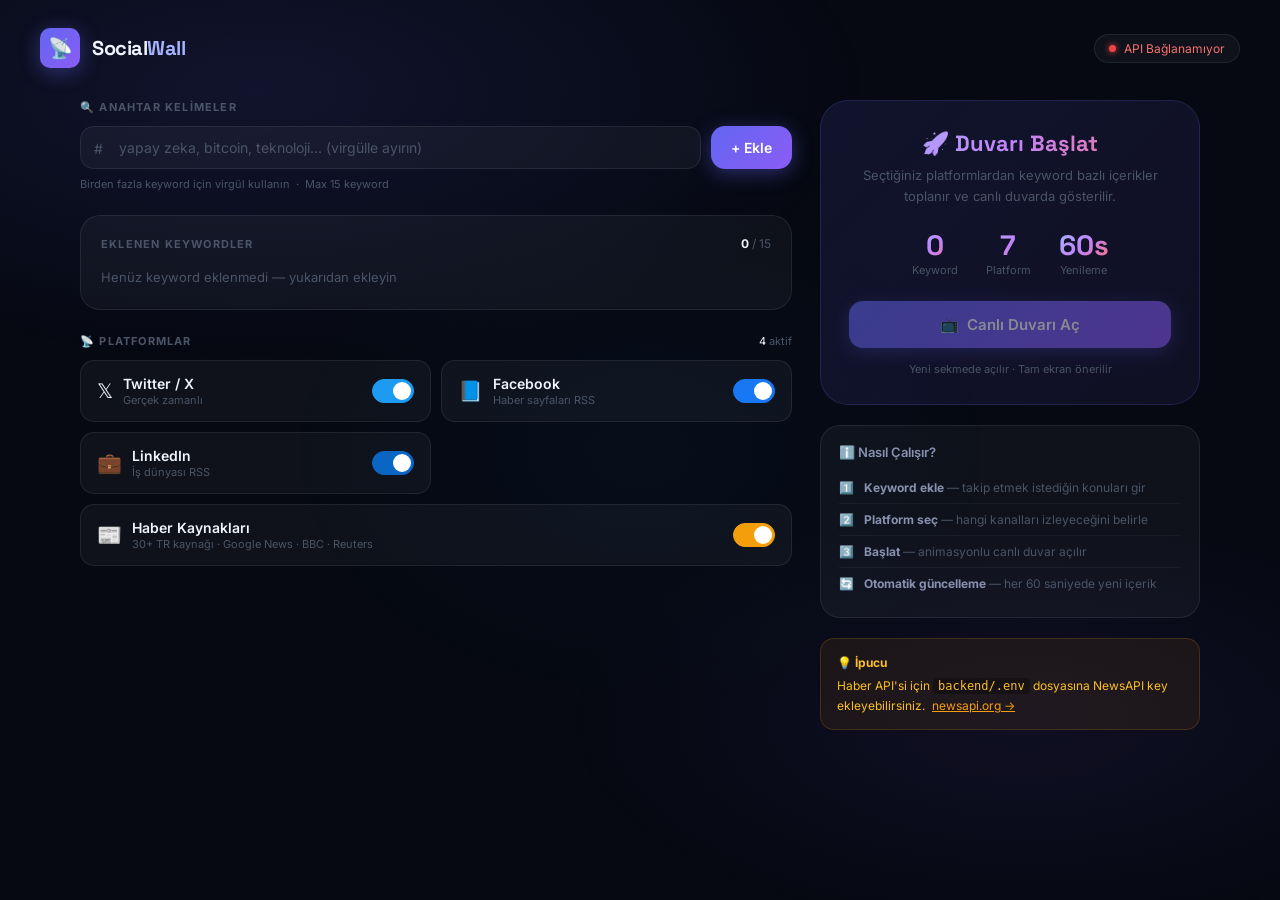
==== frontend/index.html @ e2fc2a9d "feat: Social Wall v2 — Twitter + Facebook + LinkedIn + 30+ TR Haber Kaynağı" ====
<!DOCTYPE html>
<html lang="tr">
<head>
  <meta charset="UTF-8" />
  <meta name="viewport" content="width=device-width, initial-scale=1.0" />
  <title>Social Wall — Kontrol Paneli</title>
  <meta name="description" content="Sosyal medya canlı duvarı — keyword bazlı tweet wall kurulum paneli" />
  <link rel="stylesheet" href="css/main.css" />
  <style>
    /* ── Page Layout ── */
    .page {
      position: relative;
      z-index: 1;
      min-height: 100vh;
      display: flex;
      flex-direction: column;
    }

    /* ── Header ── */
    .header {
      padding: 28px 40px 0;
      display: flex;
      align-items: center;
      justify-content: space-between;
    }

    .logo {
      display: flex;
      align-items: center;
      gap: 12px;
    }

    .logo-icon {
      width: 40px; height: 40px;
      background: linear-gradient(135deg, #6366f1, #8b5cf6);
      border-radius: 10px;
      display: flex; align-items: center; justify-content: center;
      font-size: 20px;
      box-shadow: 0 4px 20px rgba(99,102,241,0.4);
    }

    .logo-text {
      font-family: var(--font-head);
      font-size: 20px;
      font-weight: 700;
      letter-spacing: -0.5px;
    }

    .logo-text span { color: #a5b4fc; }

    .header-status {
      display: flex;
      align-items: center;
      gap: 8px;
      padding: 6px 14px;
      background: rgba(255,255,255,0.04);
      border: 1px solid rgba(255,255,255,0.08);
      border-radius: 100px;
      font-size: 12px;
    }

    .status-dot {
      width: 7px; height: 7px;
      border-radius: 50%;
      background: #4a5568;
      transition: background 0.3s;
    }

    .status-dot.online  { background: #22c55e; box-shadow: 0 0 6px #22c55e; }
    .status-dot.offline { background: #ef4444; box-shadow: 0 0 6px #ef4444; }

    /* ── Main Content ── */
    .main {
      flex: 1;
      display: grid;
      grid-template-columns: 1fr 380px;
      gap: 28px;
      padding: 32px 40px 40px;
      max-width: 1200px;
      width: 100%;
      margin: 0 auto;
    }

    @media (max-width: 900px) {
      .main { grid-template-columns: 1fr; padding: 20px; }
      .header { padding: 20px; }
    }

    /* ── Section Title ── */
    .section-label {
      font-size: 11px;
      font-weight: 700;
      letter-spacing: 1.2px;
      text-transform: uppercase;
      color: var(--text-muted);
      margin-bottom: 12px;
    }

    /* ── Keyword Panel ── */
    .keyword-panel { display: flex; flex-direction: column; gap: 24px; }

    .keyword-input-row {
      display: flex;
      gap: 10px;
    }

    .keyword-input-wrap {
      flex: 1;
      position: relative;
    }

    .keyword-input-wrap .input-icon {
      position: absolute;
      left: 14px; top: 50%;
      transform: translateY(-50%);
      font-size: 14px;
      color: var(--text-muted);
      pointer-events: none;
    }

    #keyword-input {
      padding-left: 38px;
    }

    .tag-section {
      padding: 20px;
      background: var(--glass-bg);
      border: 1px solid var(--glass-border);
      border-radius: var(--radius-lg);
      min-height: 80px;
    }

    .tag-section-header {
      display: flex;
      align-items: center;
      justify-content: space-between;
      margin-bottom: 14px;
    }

    #tag-container {
      display: flex;
      flex-wrap: wrap;
      gap: 8px;
    }

    /* ── Platforms ── */
    .platforms-grid {
      display: grid;
      grid-template-columns: 1fr 1fr;
      gap: 10px;
    }

    .platform-item.reddit .toggle input:checked + .toggle-slider  { background: #ff4500; border-color: #ff4500; }
    .platform-item.tiktok .toggle input:checked + .toggle-slider  { background: #69c9d0; border-color: #69c9d0; }

    .platform-item {
      display: flex;
      align-items: center;
      justify-content: space-between;
      padding: 14px 16px;
      background: var(--glass-bg);
      border: 1px solid var(--glass-border);
      border-radius: var(--radius-md);
      transition: border-color 0.2s, background 0.2s;
      cursor: pointer;
    }

    .platform-item:hover {
      background: rgba(255,255,255,0.06);
      border-color: rgba(255,255,255,0.12);
    }

    .platform-info {
      display: flex;
      align-items: center;
      gap: 10px;
    }

    .platform-emoji { font-size: 20px; }

    .platform-name {
      font-size: 14px;
      font-weight: 600;
      color: var(--text-primary);
    }

    .platform-desc {
      font-size: 11px;
      color: var(--text-muted);
      margin-top: 1px;
    }

    /* ── Side Panel ── */
    .side-panel { display: flex; flex-direction: column; gap: 20px; }

    .launch-card {
      padding: 28px;
      background: linear-gradient(135deg, rgba(99,102,241,0.12), rgba(139,92,246,0.08));
      border: 1px solid rgba(99,102,241,0.2);
      border-radius: var(--radius-xl);
      text-align: center;
    }

    .launch-title {
      font-family: var(--font-head);
      font-size: 22px;
      font-weight: 700;
      margin-bottom: 8px;
    }

    .launch-desc {
      font-size: 13px;
      color: var(--text-muted);
      margin-bottom: 24px;
      line-height: 1.6;
    }

    #launch-wall-btn {
      width: 100%;
      padding: 14px;
      font-size: 15px;
      justify-content: center;
      border-radius: var(--radius-md);
    }

    .launch-meta {
      margin-top: 14px;
      font-size: 11px;
      color: var(--text-muted);
    }

    .stats-row {
      display: flex;
      justify-content: center;
      gap: 28px;
      margin-bottom: 24px;
    }

    .stat-item { text-align: center; }
    .stat-value {
      font-family: var(--font-head);
      font-size: 28px;
      font-weight: 700;
      line-height: 1;
    }
    .stat-label {
      font-size: 11px;
      color: var(--text-muted);
      margin-top: 4px;
    }

    /* ── Info Card ── */
    .info-card {
      padding: 18px;
      background: var(--glass-bg);
      border: 1px solid var(--glass-border);
      border-radius: var(--radius-lg);
    }

    .info-card h4 {
      font-size: 13px;
      font-weight: 600;
      margin-bottom: 12px;
      color: var(--text-secondary);
    }

    .info-item {
      display: flex;
      align-items: center;
      gap: 10px;
      padding: 8px 0;
      border-bottom: 1px solid rgba(255,255,255,0.04);
      font-size: 12px;
      color: var(--text-muted);
    }

    .info-item:last-child { border-bottom: none; }
    .info-item strong { color: var(--text-secondary); }

    /* ── Tip Box ── */
    .tip-box {
      padding: 14px 16px;
      background: rgba(245,158,11,0.07);
      border: 1px solid rgba(245,158,11,0.18);
      border-radius: var(--radius-md);
      font-size: 12px;
      color: #fbbf24;
      line-height: 1.6;
    }

    .tip-box strong { display: block; margin-bottom: 4px; }

    /* ── Shake animation ── */
    @keyframes shake {
      0%,100%{ transform: translateX(0); }
      20%    { transform: translateX(-6px); }
      40%    { transform: translateX(6px); }
      60%    { transform: translateX(-4px); }
      80%    { transform: translateX(4px); }
    }
  </style>
</head>
<body>
<div class="page">

  <!-- Header -->
  <header class="header">
    <div class="logo">
      <div class="logo-icon">📡</div>
      <div class="logo-text">Social<span>Wall</span></div>
    </div>
    <div class="header-status">
      <div class="status-dot" id="api-status-dot"></div>
      <span id="api-status-text" style="color:var(--text-muted)">Bağlantı kontrol ediliyor…</span>
    </div>
  </header>

  <!-- Main Grid -->
  <main class="main">

    <!-- Left: Keywords + Platforms -->
    <div class="keyword-panel">

      <!-- Keyword Input -->
      <div class="animate-in">
        <p class="section-label">🔍 Anahtar Kelimeler</p>
        <div class="keyword-input-row">
          <div class="keyword-input-wrap">
            <span class="input-icon">#</span>
            <input
              id="keyword-input"
              class="input"
              type="text"
              placeholder="yapay zeka, bitcoin, teknoloji… (virgülle ayırın)"
              autocomplete="off"
              spellcheck="false"
            />
          </div>
          <button id="add-keyword-btn" class="btn btn-primary">+ Ekle</button>
        </div>
        <p style="font-size:11px;color:var(--text-muted);margin-top:8px;">
          Birden fazla keyword için virgül kullanın &nbsp;·&nbsp; Max 15 keyword
        </p>
      </div>

      <!-- Tag Container -->
      <div class="tag-section animate-in">
        <div class="tag-section-header">
          <p class="section-label" style="margin:0;">Eklenen Keywordler</p>
          <span style="font-size:12px;color:var(--text-muted);">
            <strong id="keyword-count" style="color:var(--text-primary);">0</strong> / 15
          </span>
        </div>
        <div id="tag-container"></div>
      </div>

      <!-- Platform Toggles -->
      <div class="animate-in">
        <div style="display:flex;align-items:center;justify-content:space-between;margin-bottom:12px;">
          <p class="section-label" style="margin:0;">📡 Platformlar</p>
          <span style="font-size:11px;color:var(--text-muted);">
            <span id="active-platform-count" style="color:var(--text-primary);">4</span> aktif
          </span>
        </div>
        <div class="platforms-grid">

          <label class="platform-item">
            <div class="platform-info">
              <span class="platform-emoji">𝕏</span>
              <div>
                <div class="platform-name">Twitter / X</div>
                <div class="platform-desc">Gerçek zamanlı</div>
              </div>
            </div>
            <label class="toggle platform-toggle twitter">
              <input class="platform-toggle-input" type="checkbox" data-platform="twitter" checked />
              <span class="toggle-slider"></span>
            </label>
          </label>

          <label class="platform-item">
            <div class="platform-info">
              <span class="platform-emoji">📘</span>
              <div>
                <div class="platform-name">Facebook</div>
                <div class="platform-desc">Haber sayfaları RSS</div>
              </div>
            </div>
            <label class="toggle platform-toggle facebook">
              <input class="platform-toggle-input" type="checkbox" data-platform="facebook" checked />
              <span class="toggle-slider"></span>
            </label>
          </label>

          <label class="platform-item">
            <div class="platform-info">
              <span class="platform-emoji">💼</span>
              <div>
                <div class="platform-name">LinkedIn</div>
                <div class="platform-desc">İş dünyası RSS</div>
              </div>
            </div>
            <label class="toggle platform-toggle linkedin">
              <input class="platform-toggle-input" type="checkbox" data-platform="linkedin" checked />
              <span class="toggle-slider"></span>
            </label>
          </label>

          <label class="platform-item" style="grid-column:span 2;">
            <div class="platform-info">
              <span class="platform-emoji">📰</span>
              <div>
                <div class="platform-name">Haber Kaynakları</div>
                <div class="platform-desc">30+ TR kaynağı · Google News · BBC · Reuters</div>
              </div>
            </div>
            <label class="toggle platform-toggle news">
              <input class="platform-toggle-input" type="checkbox" data-platform="news" checked />
              <span class="toggle-slider"></span>
            </label>
          </label>

        </div>
      </div>

    </div><!-- /left -->

    <!-- Right: Launch Panel -->
    <div class="side-panel">

      <div class="launch-card animate-in">
        <div class="launch-title text-gradient">🚀 Duvarı Başlat</div>
        <p class="launch-desc">
          Seçtiğiniz platformlardan keyword bazlı içerikler toplanır
          ve canlı duvarda gösterilir.
        </p>

        <div class="stats-row">
          <div class="stat-item">
            <div class="stat-value text-gradient" id="keyword-count-big">0</div>
            <div class="stat-label">Keyword</div>
          </div>
          <div class="stat-item">
            <div class="stat-value text-gradient" id="active-platform-count-big">7</div>
            <div class="stat-label">Platform</div>
          </div>
          <div class="stat-item">
            <div class="stat-value text-gradient">60s</div>
            <div class="stat-label">Yenileme</div>
          </div>
        </div>

        <button id="launch-wall-btn" class="btn btn-primary" disabled>
          <span>📺</span> Canlı Duvarı Aç
        </button>
        <p class="launch-meta">Yeni sekmede açılır · Tam ekran önerilir</p>
      </div>

      <div class="info-card animate-in">
        <h4>ℹ️ Nasıl Çalışır?</h4>
        <div class="info-item">
          <span>1️⃣</span>
          <span><strong>Keyword ekle</strong> — takip etmek istediğin konuları gir</span>
        </div>
        <div class="info-item">
          <span>2️⃣</span>
          <span><strong>Platform seç</strong> — hangi kanalları izleyeceğini belirle</span>
        </div>
        <div class="info-item">
          <span>3️⃣</span>
          <span><strong>Başlat</strong> — animasyonlu canlı duvar açılır</span>
        </div>
        <div class="info-item">
          <span>🔄</span>
          <span><strong>Otomatik güncelleme</strong> — her 60 saniyede yeni içerik</span>
        </div>
      </div>

      <div class="tip-box animate-in">
        <strong>💡 İpucu</strong>
        Haber API'si için <code style="background:rgba(0,0,0,0.3);padding:1px 5px;border-radius:4px;">backend/.env</code>
        dosyasına NewsAPI key ekleyebilirsiniz.
        <a href="https://newsapi.org" target="_blank" style="color:#f59e0b;margin-left:4px;">newsapi.org →</a>
      </div>

    </div><!-- /right -->

  </main>
</div>

<script src="js/app.js"></script>
<script>
  // Sync secondary stat counters
  const kwBig = document.getElementById('keyword-count-big');
  const plBig = document.getElementById('active-platform-count-big');
  const kwObs = new MutationObserver(() => { kwBig.textContent = document.getElementById('keyword-count').textContent; });
  const plObs = new MutationObserver(() => { plBig.textContent = document.getElementById('active-platform-count').textContent; });
  kwObs.observe(document.getElementById('keyword-count'), { childList:true, characterData:true, subtree:true });
  plObs.observe(document.getElementById('active-platform-count'), { childList:true, characterData:true, subtree:true });
</script>
</body>
</html>
---- frontend/css/main.css ----
/* =============================================
   Social Wall — Global Design System
   Dark Glassmorphism Theme
   ============================================= */

@import url('https://fonts.googleapis.com/css2?family=Inter:wght@300;400;500;600;700;800;900&family=Space+Grotesk:wght@400;500;600;700&display=swap');

/* === CSS Variables === */
:root {
  /* Base Colors */
  --bg-deep:       #060912;
  --bg-dark:       #0d1117;
  --bg-surface:    #161b27;
  --bg-card:       rgba(22, 27, 39, 0.7);

  /* Glass */
  --glass-bg:      rgba(255, 255, 255, 0.04);
  --glass-border:  rgba(255, 255, 255, 0.08);
  --glass-hover:   rgba(255, 255, 255, 0.08);

  /* Platform Colors */
  --twitter:       #1d9bf0;
  --twitter-glow:  rgba(29, 155, 240, 0.3);
  --instagram:     #c13584;
  --instagram-2:   #e1306c;
  --instagram-glow:rgba(193, 53, 132, 0.3);
  --facebook:      #1877f2;
  --facebook-glow: rgba(24, 119, 242, 0.3);
  --linkedin:      #0a66c2;
  --linkedin-glow: rgba(10, 102, 194, 0.3);
  --news:          #f59e0b;
  --news-glow:     rgba(245, 158, 11, 0.3);

  /* Accent */
  --accent:        #6366f1;
  --accent-2:      #8b5cf6;
  --accent-glow:   rgba(99, 102, 241, 0.4);

  /* Text */
  --text-primary:  #f0f4ff;
  --text-secondary:#8892b0;
  --text-muted:    #4a5568;

  /* Typography */
  --font-main:  'Inter', sans-serif;
  --font-head:  'Space Grotesk', sans-serif;

  /* Spacing */
  --radius-sm:  8px;
  --radius-md:  14px;
  --radius-lg:  20px;
  --radius-xl:  28px;

  /* Transitions */
  --transition: cubic-bezier(0.4, 0, 0.2, 1);
}

/* === Reset === */
*, *::before, *::after {
  box-sizing: border-box;
  margin: 0;
  padding: 0;
}

html {
  scroll-behavior: smooth;
  -webkit-font-smoothing: antialiased;
}

body {
  font-family: var(--font-main);
  background: var(--bg-deep);
  color: var(--text-primary);
  min-height: 100vh;
  overflow-x: hidden;
}

/* === Animated Background === */
body::before {
  content: '';
  position: fixed;
  inset: 0;
  background:
    radial-gradient(ellipse 80% 50% at 20% 10%, rgba(99,102,241,0.12) 0%, transparent 60%),
    radial-gradient(ellipse 60% 40% at 80% 80%, rgba(139,92,246,0.08) 0%, transparent 60%),
    radial-gradient(ellipse 40% 40% at 50% 50%, rgba(29,155,240,0.04) 0%, transparent 70%);
  pointer-events: none;
  z-index: 0;
}

/* === Scrollbar === */
::-webkit-scrollbar { width: 6px; }
::-webkit-scrollbar-track { background: var(--bg-dark); }
::-webkit-scrollbar-thumb { background: rgba(99,102,241,0.4); border-radius: 3px; }
::-webkit-scrollbar-thumb:hover { background: var(--accent); }

/* === Glassmorphism Card === */
.glass-card {
  background: var(--glass-bg);
  border: 1px solid var(--glass-border);
  backdrop-filter: blur(20px);
  -webkit-backdrop-filter: blur(20px);
  border-radius: var(--radius-lg);
}

/* === Button === */
.btn {
  display: inline-flex;
  align-items: center;
  gap: 8px;
  padding: 10px 20px;
  border-radius: var(--radius-md);
  font-family: var(--font-main);
  font-size: 14px;
  font-weight: 600;
  cursor: pointer;
  transition: all 0.2s var(--transition);
  border: none;
  outline: none;
  text-decoration: none;
}

.btn-primary {
  background: linear-gradient(135deg, var(--accent), var(--accent-2));
  color: #fff;
  box-shadow: 0 4px 20px var(--accent-glow);
}

.btn-primary:hover {
  transform: translateY(-2px);
  box-shadow: 0 8px 30px var(--accent-glow);
}

.btn-primary:active { transform: translateY(0); }

.btn-ghost {
  background: var(--glass-bg);
  color: var(--text-secondary);
  border: 1px solid var(--glass-border);
}

.btn-ghost:hover {
  background: var(--glass-hover);
  color: var(--text-primary);
  border-color: rgba(255,255,255,0.15);
}

.btn-danger {
  background: rgba(239, 68, 68, 0.15);
  color: #f87171;
  border: 1px solid rgba(239, 68, 68, 0.3);
}

.btn-danger:hover {
  background: rgba(239, 68, 68, 0.25);
  transform: translateY(-1px);
}

/* === Badge === */
.badge {
  display: inline-flex;
  align-items: center;
  gap: 4px;
  padding: 3px 10px;
  border-radius: 100px;
  font-size: 11px;
  font-weight: 600;
  letter-spacing: 0.5px;
}

/* === Tag === */
.tag {
  display: inline-flex;
  align-items: center;
  gap: 6px;
  padding: 6px 14px;
  background: rgba(99,102,241,0.12);
  border: 1px solid rgba(99,102,241,0.25);
  border-radius: 100px;
  font-size: 13px;
  font-weight: 500;
  color: #a5b4fc;
  transition: all 0.2s var(--transition);
}

.tag:hover {
  background: rgba(99,102,241,0.2);
  border-color: rgba(99,102,241,0.4);
}

.tag .tag-remove {
  display: inline-flex;
  align-items: center;
  justify-content: center;
  width: 16px;
  height: 16px;
  background: rgba(99,102,241,0.3);
  border-radius: 50%;
  cursor: pointer;
  font-size: 10px;
  transition: all 0.15s;
  border: none;
  color: #a5b4fc;
}

.tag .tag-remove:hover {
  background: rgba(239, 68, 68, 0.5);
  color: #fff;
}

/* === Input === */
.input {
  width: 100%;
  padding: 12px 16px;
  background: rgba(255,255,255,0.04);
  border: 1px solid var(--glass-border);
  border-radius: var(--radius-md);
  color: var(--text-primary);
  font-family: var(--font-main);
  font-size: 14px;
  outline: none;
  transition: border-color 0.2s var(--transition), box-shadow 0.2s var(--transition);
}

.input:focus {
  border-color: rgba(99,102,241,0.5);
  box-shadow: 0 0 0 3px rgba(99,102,241,0.1);
}

.input::placeholder { color: var(--text-muted); }

/* === Toggle Switch === */
.toggle {
  position: relative;
  display: inline-block;
  width: 42px;
  height: 24px;
}

.toggle input { opacity: 0; width: 0; height: 0; }

.toggle-slider {
  position: absolute;
  inset: 0;
  background: rgba(255,255,255,0.1);
  border-radius: 24px;
  cursor: pointer;
  transition: background 0.2s;
  border: 1px solid var(--glass-border);
}

.toggle-slider::before {
  content: '';
  position: absolute;
  width: 18px;
  height: 18px;
  left: 2px;
  top: 2px;
  background: #fff;
  border-radius: 50%;
  transition: transform 0.2s var(--transition);
}

.toggle input:checked + .toggle-slider { background: var(--accent); border-color: var(--accent); }
.toggle input:checked + .toggle-slider::before { transform: translateX(18px); }

/* === Platform Colors for Toggle === */
.platform-toggle.twitter input:checked + .toggle-slider { background: var(--twitter); border-color: var(--twitter); }
.platform-toggle.instagram input:checked + .toggle-slider { background: var(--instagram); border-color: var(--instagram); }
.platform-toggle.facebook input:checked + .toggle-slider { background: var(--facebook); border-color: var(--facebook); }
.platform-toggle.linkedin input:checked + .toggle-slider { background: var(--linkedin); border-color: var(--linkedin); }
.platform-toggle.news input:checked + .toggle-slider { background: var(--news); border-color: var(--news); }

/* === Pulse Animation === */
@keyframes pulse-glow {
  0%, 100% { opacity: 1; }
  50% { opacity: 0.5; }
}

.pulse { animation: pulse-glow 2s ease-in-out infinite; }

/* === Loading Spinner === */
.spinner {
  width: 20px;
  height: 20px;
  border: 2px solid rgba(255,255,255,0.1);
  border-top-color: var(--accent);
  border-radius: 50%;
  animation: spin 0.8s linear infinite;
}

@keyframes spin { to { transform: rotate(360deg); } }

/* === Utilities === */
.text-gradient {
  background: linear-gradient(135deg, #a5b4fc, #c084fc, #fb7185);
  -webkit-background-clip: text;
  -webkit-text-fill-color: transparent;
  background-clip: text;
}

.flex { display: flex; }
.flex-col { flex-direction: column; }
.items-center { align-items: center; }
.justify-between { justify-content: space-between; }
.gap-2 { gap: 8px; }
.gap-3 { gap: 12px; }
.gap-4 { gap: 16px; }
.w-full { width: 100%; }
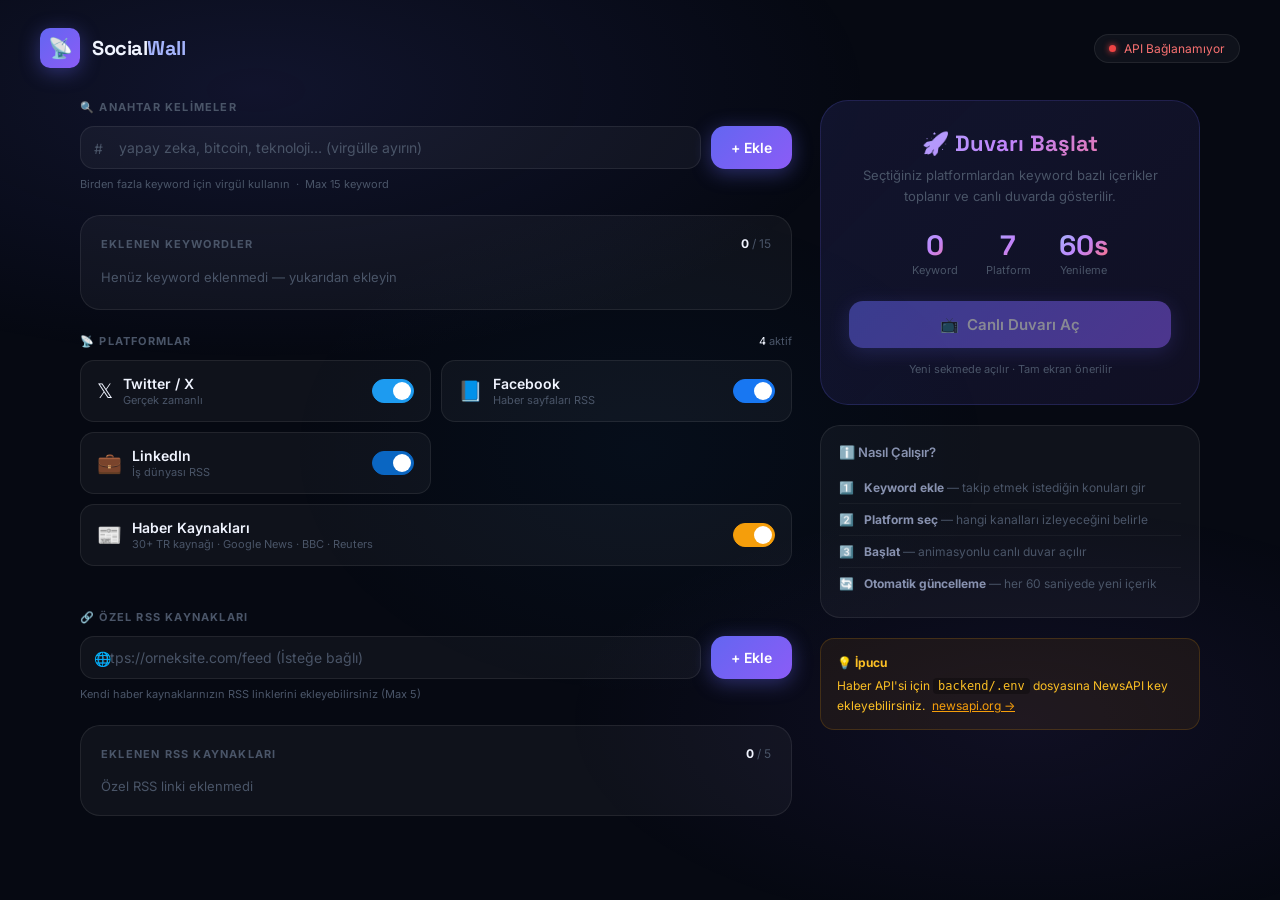
==== commit f3a58ffa: "feat: use original publisher icon for Google News and add custom RSS UI" ====
--- a/frontend/index.html
+++ b/frontend/index.html
@@ -423,6 +423,39 @@
         </div>
       </div>
 
+      <!-- Custom RSS Input -->
+      <div class="animate-in" style="margin-top:20px;">
+        <p class="section-label">🔗 Özel RSS Kaynakları</p>
+        <div class="keyword-input-row">
+          <div class="keyword-input-wrap">
+            <span class="input-icon" style="top:50%;left:14px;transform:translateY(-50%);">🌐</span>
+            <input
+              id="rss-input"
+              class="input"
+              type="url"
+              placeholder="https://orneksite.com/feed (İsteğe bağlı)"
+              autocomplete="off"
+              spellcheck="false"
+            />
+          </div>
+          <button id="add-rss-btn" class="btn btn-primary">+ Ekle</button>
+        </div>
+        <p style="font-size:11px;color:var(--text-muted);margin-top:8px;">
+          Kendi haber kaynaklarınızın RSS linklerini ekleyebilirsiniz (Max 5)
+        </p>
+      </div>
+
+      <!-- RSS Tag Container -->
+      <div class="tag-section animate-in">
+        <div class="tag-section-header">
+          <p class="section-label" style="margin:0;">Eklenen RSS Kaynakları</p>
+          <span style="font-size:12px;color:var(--text-muted);">
+            <strong id="rss-count" style="color:var(--text-primary);">0</strong> / 5
+          </span>
+        </div>
+        <div id="rss-container"></div>
+      </div>
+
     </div><!-- /left -->
 
     <!-- Right: Launch Panel -->
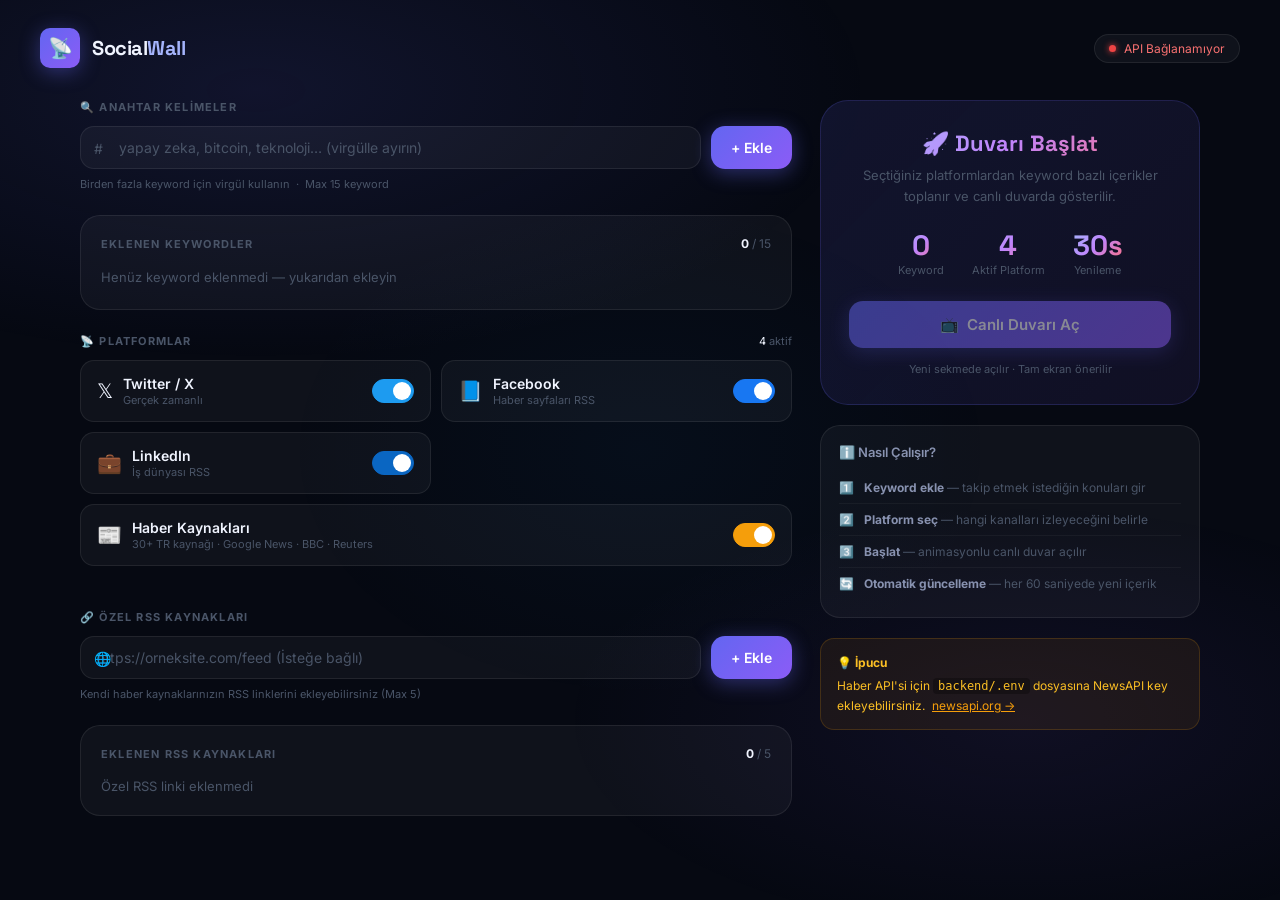
==== commit c543933f: "feat: complete media monitoring center upgrade, background refresh, 30s UI cycle" ====
--- a/frontend/index.html
+++ b/frontend/index.html
@@ -5,7 +5,7 @@
   <meta name="viewport" content="width=device-width, initial-scale=1.0" />
   <title>Social Wall — Kontrol Paneli</title>
   <meta name="description" content="Sosyal medya canlı duvarı — keyword bazlı tweet wall kurulum paneli" />
-  <link rel="stylesheet" href="css/main.css" />
+  <link rel="stylesheet" href="css/main.css?v=2.1" />
   <style>
     /* ── Page Layout ── */
     .page {
@@ -474,11 +474,11 @@
             <div class="stat-label">Keyword</div>
           </div>
           <div class="stat-item">
-            <div class="stat-value text-gradient" id="active-platform-count-big">7</div>
-            <div class="stat-label">Platform</div>
+            <div class="stat-value text-gradient" id="platform-count-big">4</div>
+            <div class="stat-label">Aktif Platform</div>
           </div>
           <div class="stat-item">
-            <div class="stat-value text-gradient">60s</div>
+            <div class="stat-value text-gradient">30s</div>
             <div class="stat-label">Yenileme</div>
           </div>
         </div>
@@ -521,7 +521,7 @@
   </main>
 </div>
 
-<script src="js/app.js"></script>
+<script src="js/app.js?v=2.1"></script>
 <script>
   // Sync secondary stat counters
   const kwBig = document.getElementById('keyword-count-big');
--- a/frontend/css/main.css
+++ b/frontend/css/main.css
@@ -307,3 +307,22 @@
 .gap-3 { gap: 12px; }
 .gap-4 { gap: 16px; }
 .w-full { width: 100%; }
+
+/* === Translate Button === */
+.card-translate-btn {
+  background: rgba(255,255,255,0.05);
+  border: 1px solid rgba(255,255,255,0.1);
+  color: var(--text-secondary);
+  border-radius: 6px;
+  padding: 4px 8px;
+  font-size: 11px;
+  cursor: pointer;
+  transition: all 0.2s;
+  display: inline-flex;
+  align-items: center;
+  gap: 4px;
+}
+.card-translate-btn:hover {
+  background: rgba(255,255,255,0.1);
+  color: var(--text-primary);
+}
